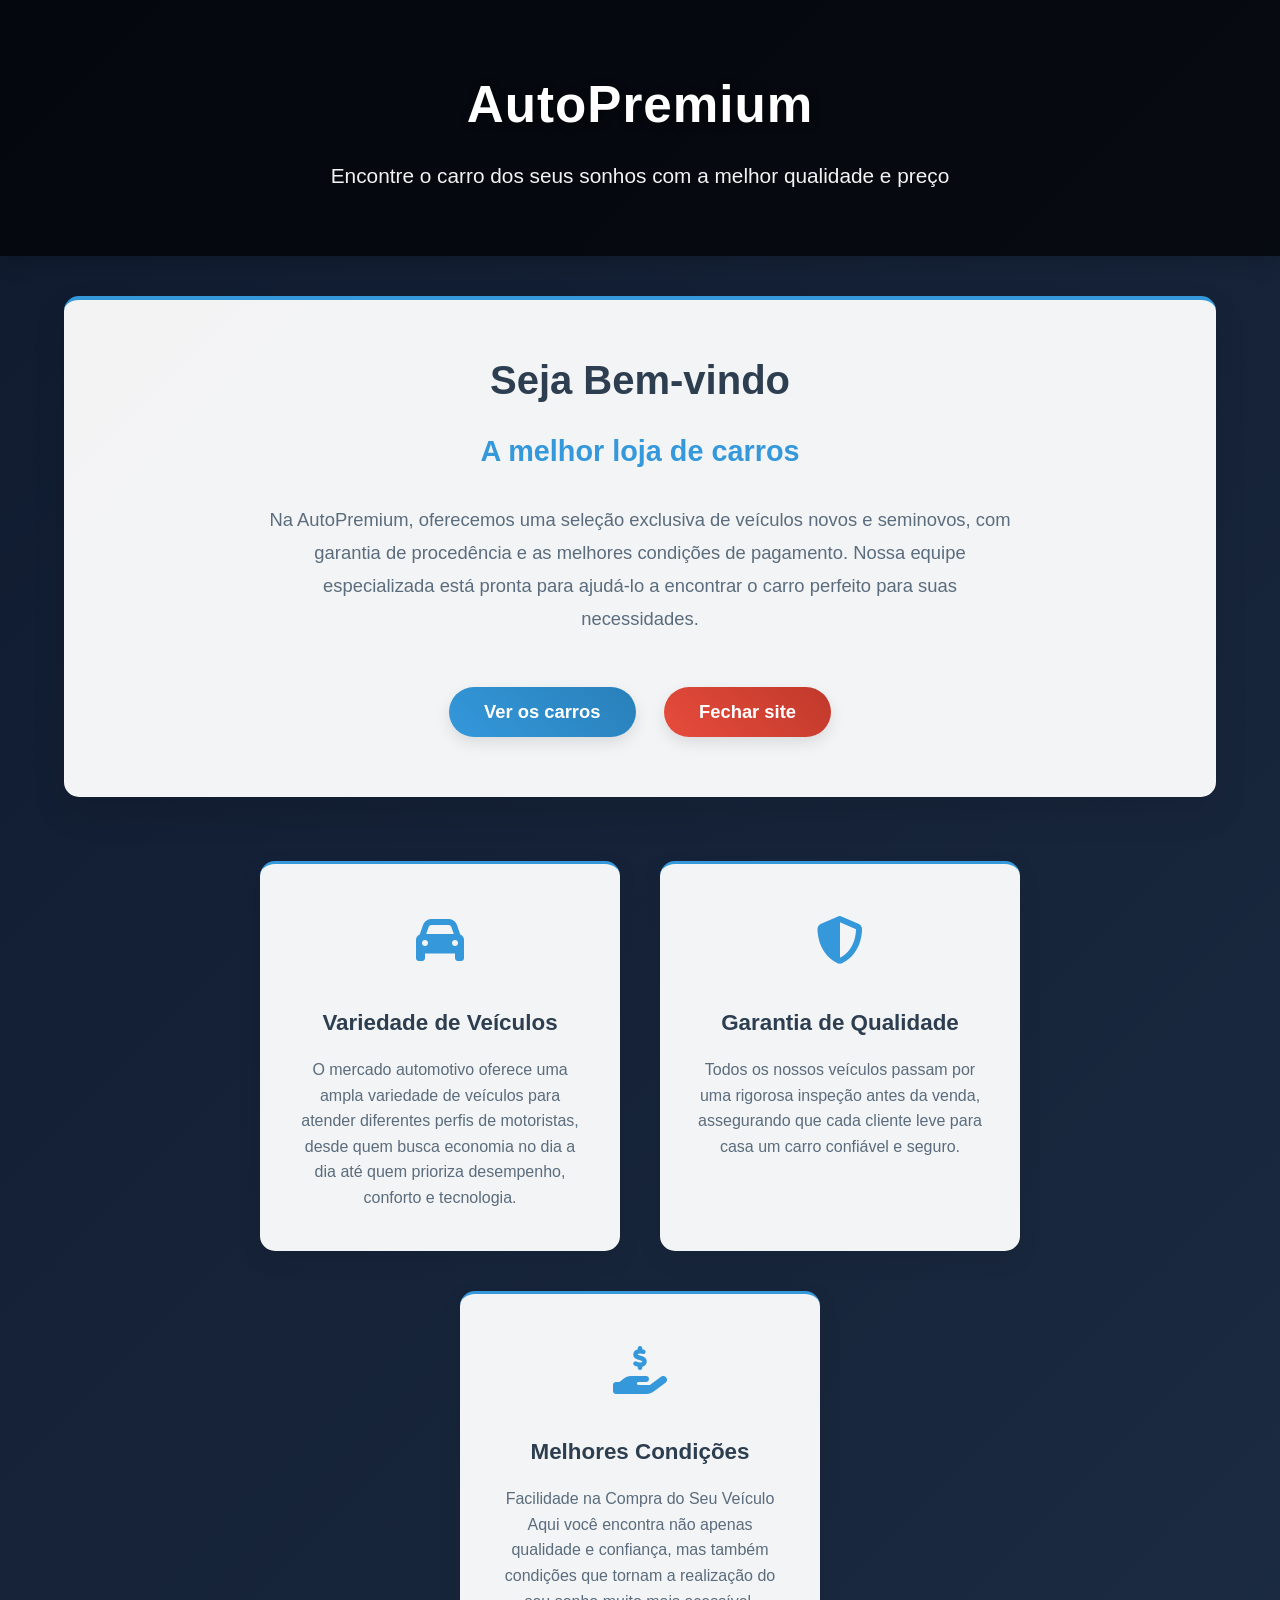
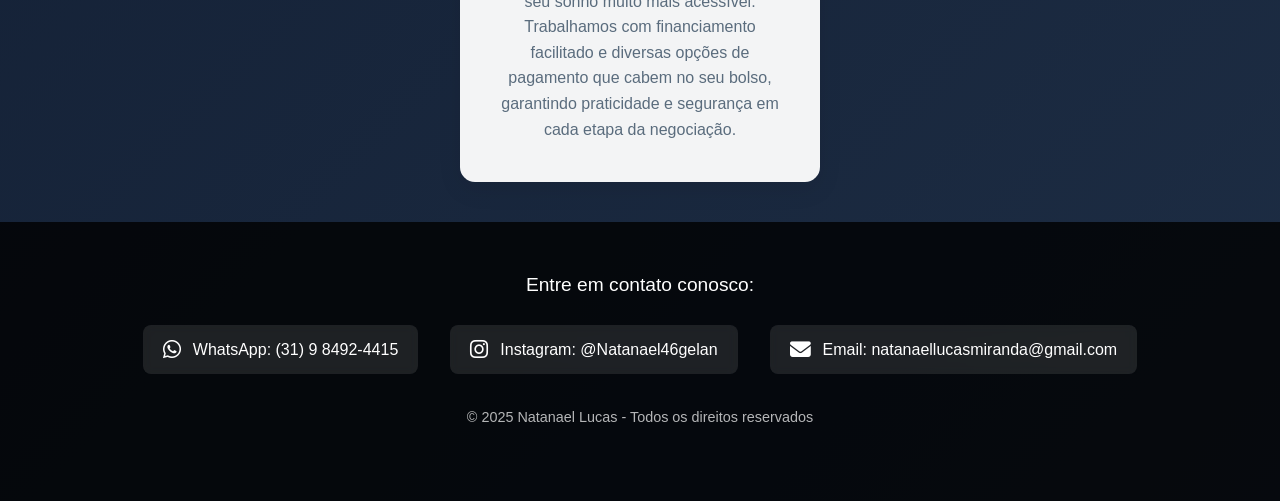
==== index.html @ 2186d96f "a" ====
<!DOCTYPE html>
<html lang="pt-BR">
<head>
    <meta charset="UTF-8">
    <meta name="viewport" content="width=device-width, initial-scale=1.0">
    <title>AutoPremium</title>
    <link rel="manifest" href="./manifest.json">
    <meta name="theme-color" content="#3498db">
    <script>
        // Redirecionar para a página principal
        window.location.href = './hh.html';
        
        // Registrar Service Worker
        if ('serviceWorker' in navigator) {
            window.addEventListener('load', () => {
                navigator.serviceWorker.register('./sw.js')
                    .then(registration => console.log('SW registered'))
                    .catch(error => console.log('SW registration failed'));
            });
        }
    </script>
</head>
<body>
    <div style="display: flex; justify-content: center; align-items: center; height: 100vh; background: linear-gradient(135deg, #141e30, #243b55); color: white;">
        <h1>Redirecionando para AutoPremium...</h1>
    </div>
</body>
</html>
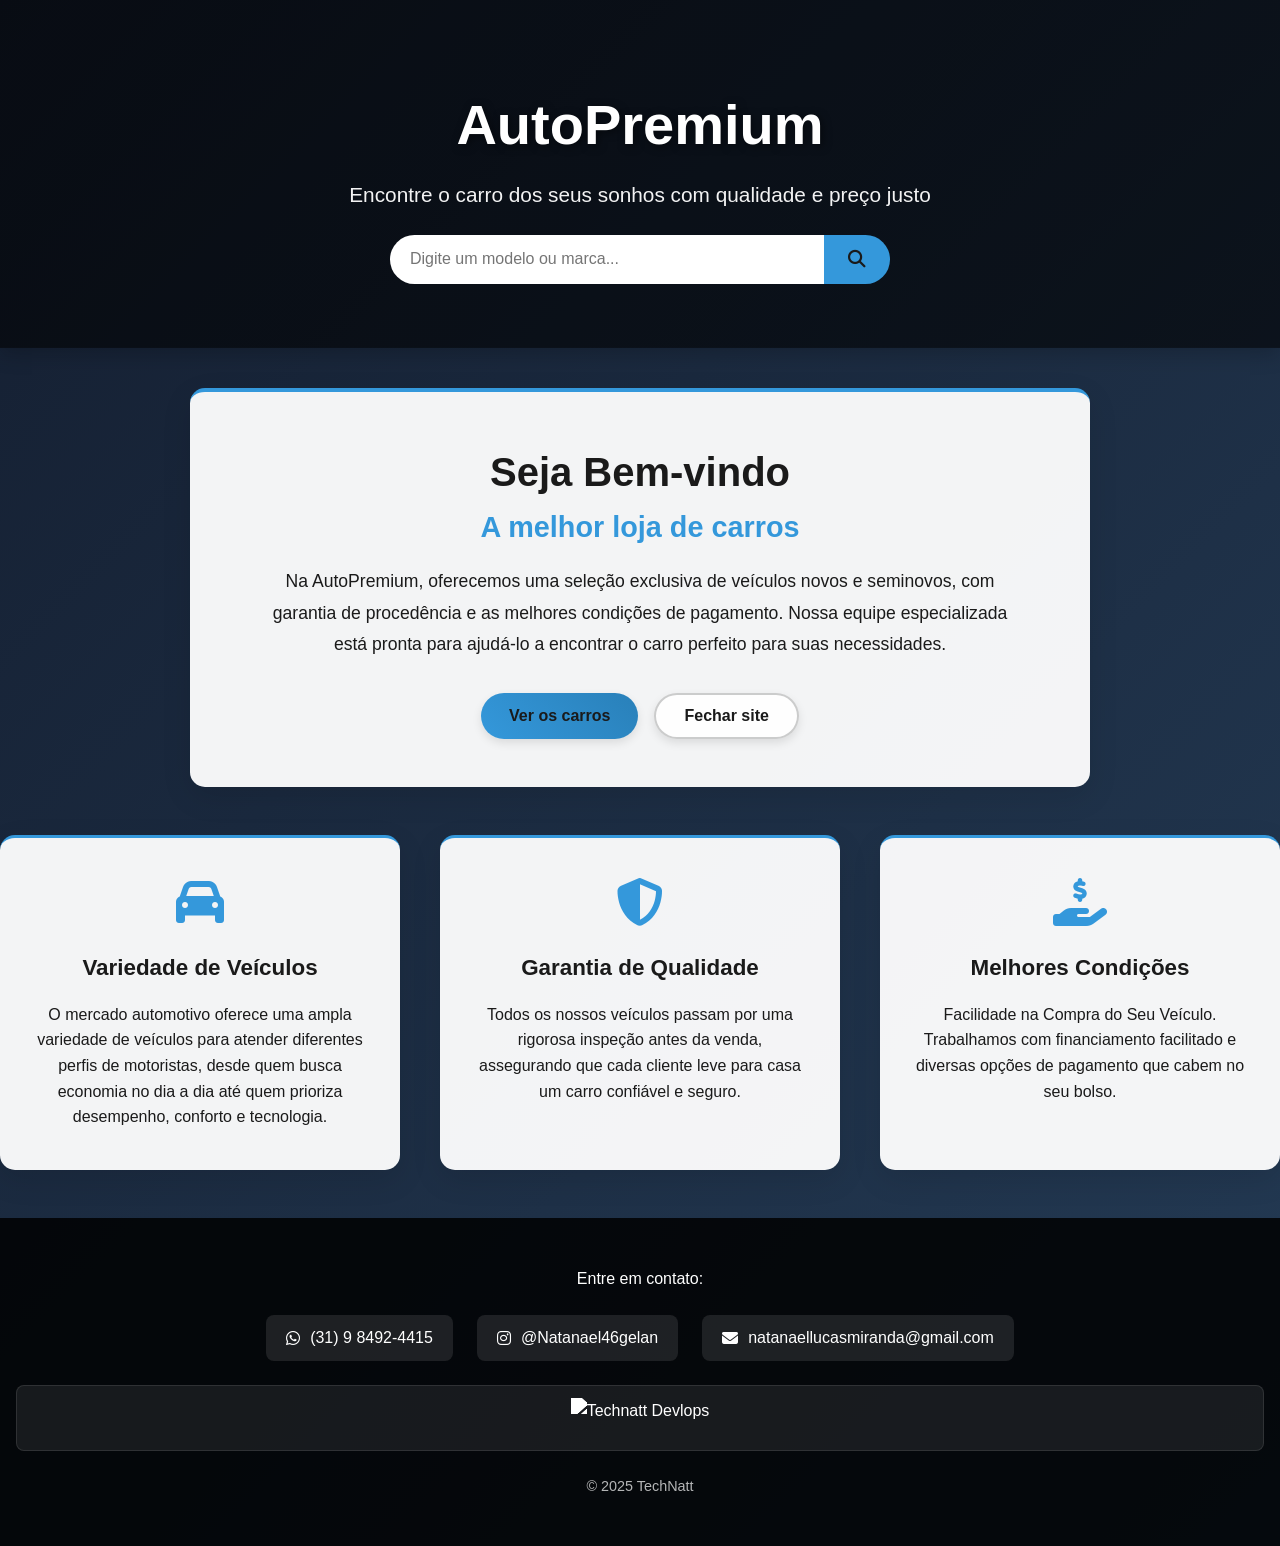
==== commit 1b247a7e: "Add files via upload" ====
--- a/index.html
+++ b/index.html
@@ -1,28 +1,21 @@
 <!DOCTYPE html>
 <html lang="pt-BR">
 <head>
-    <meta charset="UTF-8">
-    <meta name="viewport" content="width=device-width, initial-scale=1.0">
-    <title>AutoPremium</title>
-    <link rel="manifest" href="./manifest.json">
-    <meta name="theme-color" content="#3498db">
-    <script>
-        // Redirecionar para a página principal
-        window.location.href = './hh.html';
-        
-        // Registrar Service Worker
-        if ('serviceWorker' in navigator) {
-            window.addEventListener('load', () => {
-                navigator.serviceWorker.register('./sw.js')
-                    .then(registration => console.log('SW registered'))
-                    .catch(error => console.log('SW registration failed'));
-            });
-        }
-    </script>
+  <meta charset="UTF-8" />
+  <meta name="viewport" content="width=device-width, initial-scale=1.0" />
+  <title>AutoPremium</title>
+  <link rel="manifest" href="./manifest.json" />
+  <meta name="theme-color" content="#3498db" />
+  <script>
+    if ('serviceWorker' in navigator) {
+      window.addEventListener('load', () => {
+        navigator.serviceWorker.register('./sw.js');
+      });
+    }
+    window.location.href = './hh.html';
+  </script>
 </head>
-<body>
-    <div style="display: flex; justify-content: center; align-items: center; height: 100vh; background: linear-gradient(135deg, #141e30, #243b55); color: white;">
-        <h1>Redirecionando para AutoPremium...</h1>
-    </div>
+<body style="background: var(--bg-gradient); color: white; display: flex; justify-content: center; align-items: center; height: 100vh;">
+  <h1>Redirecionando...</h1>
 </body>
 </html>
